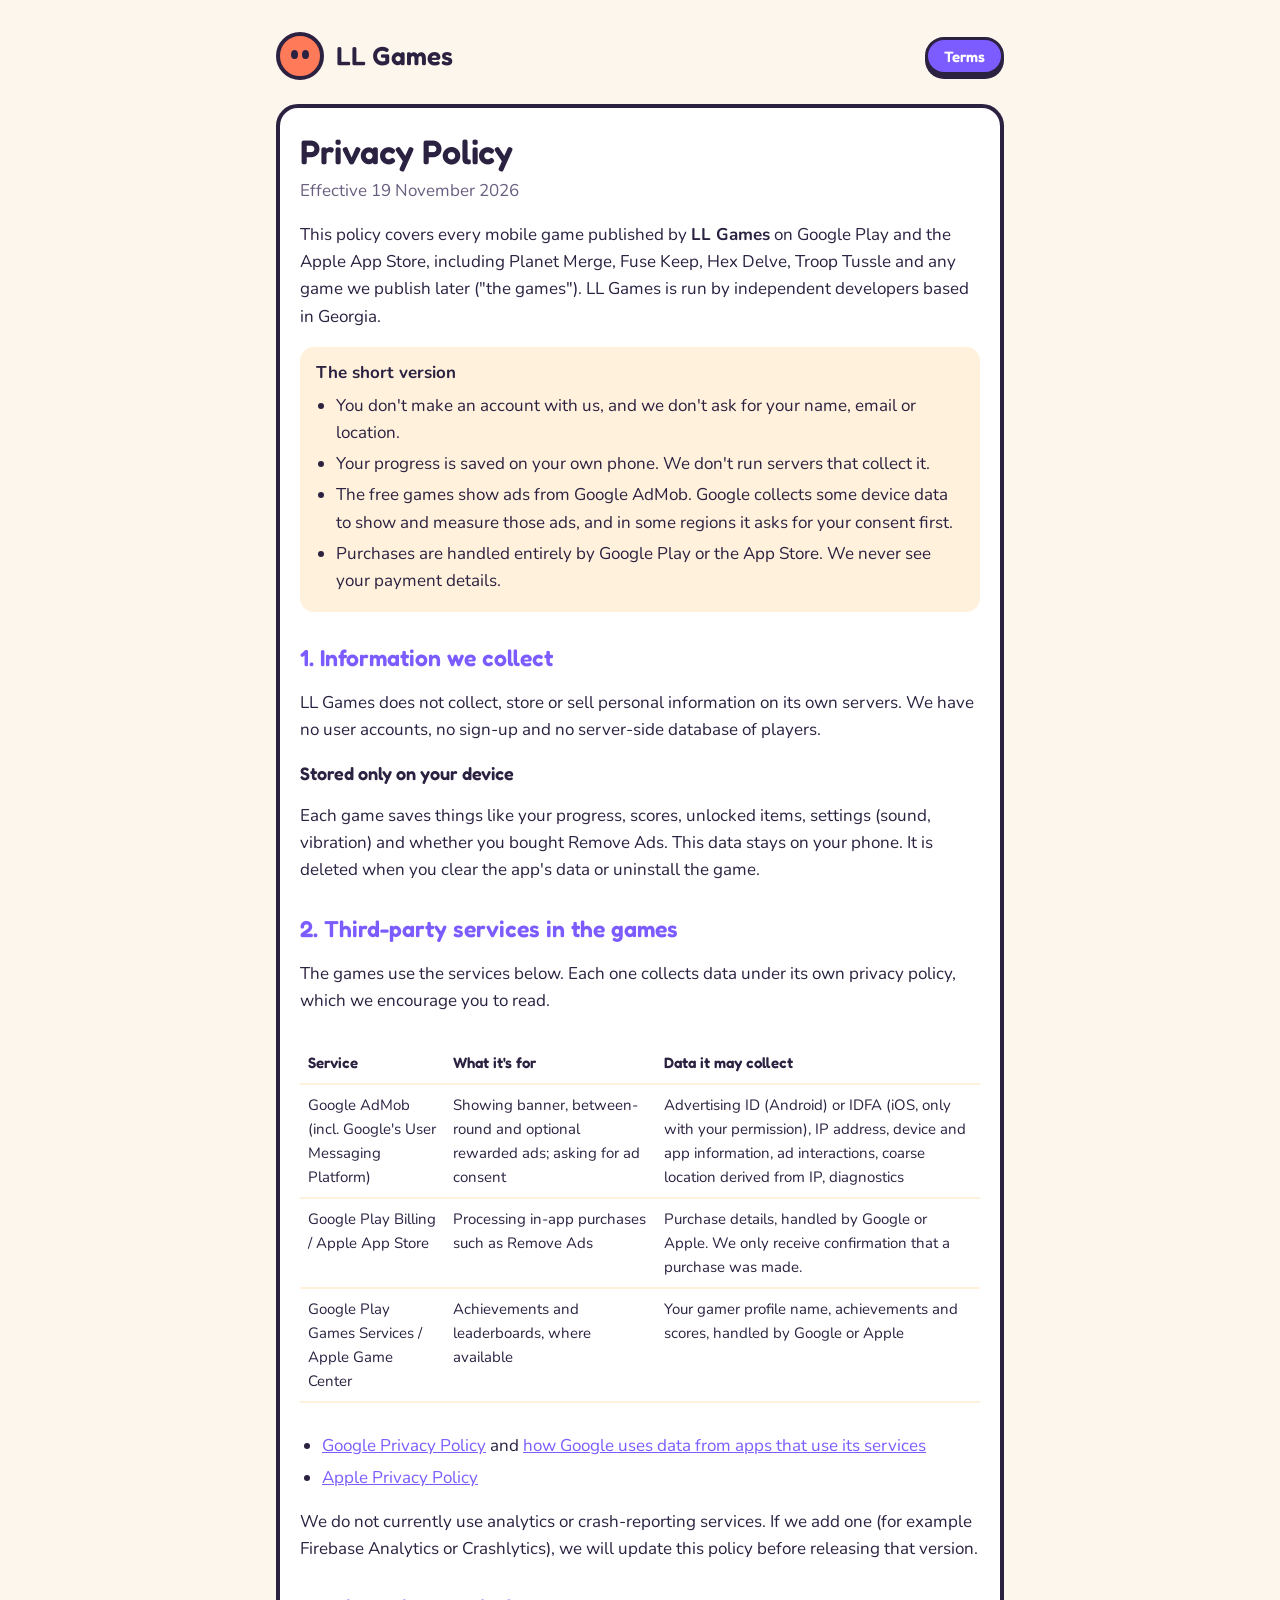
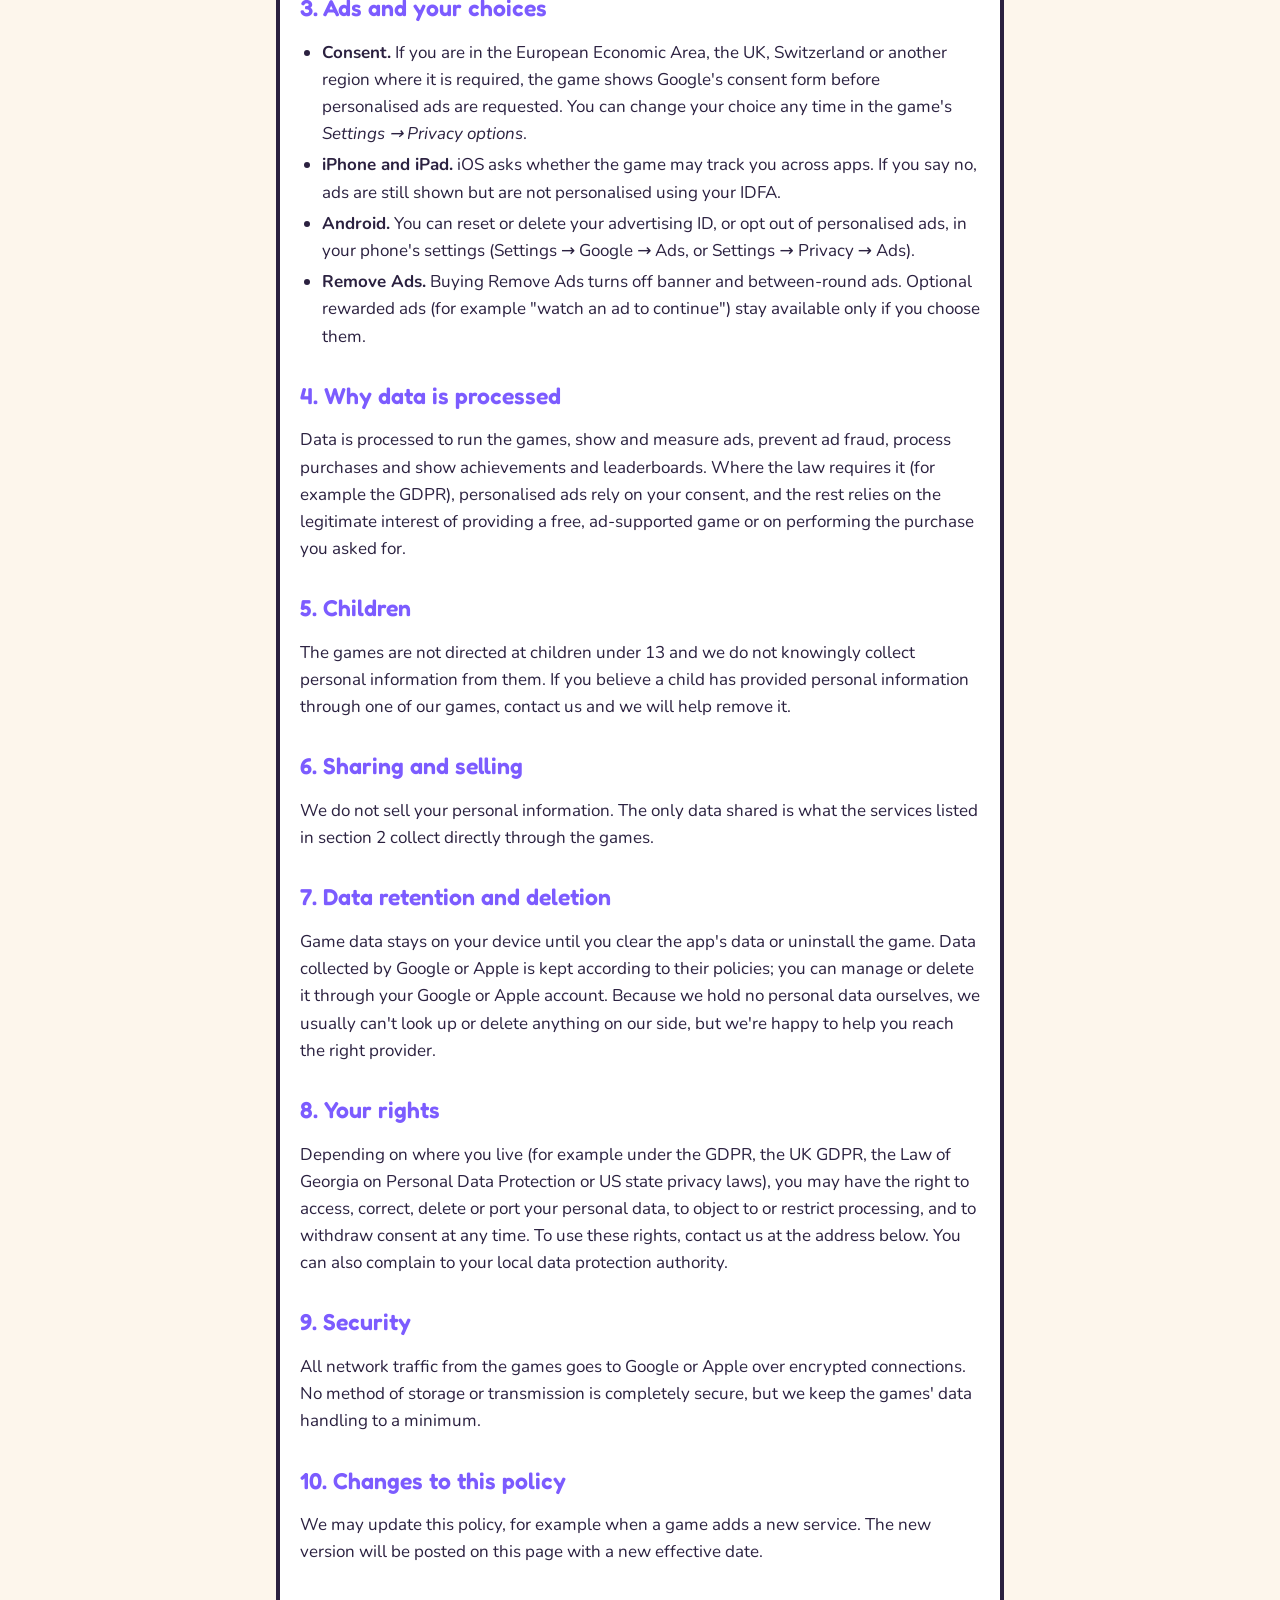
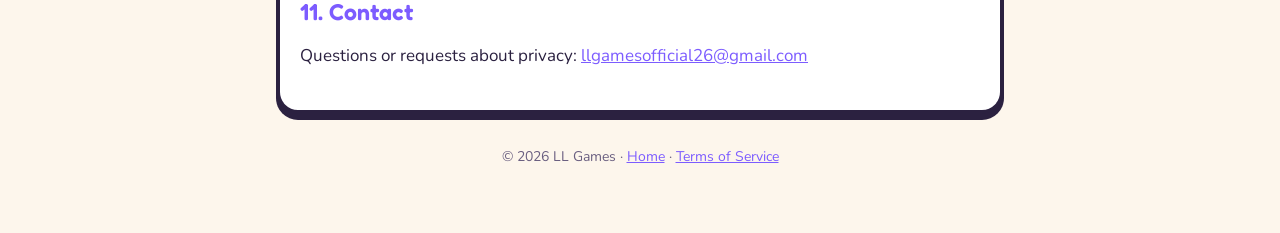
==== privacy/index.html @ 2cb4235e "Publish privacy policy and terms" ====
<!doctype html>
<html lang="en">
<head>
<meta charset="utf-8">
<meta name="viewport" content="width=device-width, initial-scale=1">
<title>Privacy Policy · LL Games</title>
<meta name="description" content="Privacy policy for all LL Games mobile games.">
<link rel="preconnect" href="https://fonts.googleapis.com">
<link rel="preconnect" href="https://fonts.gstatic.com" crossorigin>
<link rel="stylesheet" href="https://fonts.googleapis.com/css2?family=Fredoka:wght@600&family=Nunito:wght@400;700&display=swap">
<link rel="stylesheet" href="../style.css">
</head>
<body>
<div class="wrap">
<header class="top">
  <div class="logo" aria-hidden="true"></div>
  <a class="brand" href="../">LL Games</a>
  <nav class="links"><a class="pill" href="../terms/">Terms</a></nav>
</header>

<main class="card">
<h1>Privacy Policy</h1>
<p class="meta">Effective 19 November 2026</p>

<p>This policy covers every mobile game published by <strong>LL Games</strong> on Google Play and the
Apple App Store, including Planet Merge, Fuse Keep, Hex Delve, Troop Tussle and any game we publish
later ("the games"). LL Games is run by independent developers based in Georgia.</p>

<div class="summary">
<strong>The short version</strong>
<ul>
  <li>You don't make an account with us, and we don't ask for your name, email or location.</li>
  <li>Your progress is saved on your own phone. We don't run servers that collect it.</li>
  <li>The free games show ads from Google AdMob. Google collects some device data to show and measure
      those ads, and in some regions it asks for your consent first.</li>
  <li>Purchases are handled entirely by Google Play or the App Store. We never see your payment details.</li>
</ul>
</div>

<h2>1. Information we collect</h2>
<p>LL Games does not collect, store or sell personal information on its own servers. We have no user
accounts, no sign-up and no server-side database of players.</p>

<h3>Stored only on your device</h3>
<p>Each game saves things like your progress, scores, unlocked items, settings (sound, vibration) and
whether you bought Remove Ads. This data stays on your phone. It is deleted when you clear the app's
data or uninstall the game.</p>

<h2>2. Third-party services in the games</h2>
<p>The games use the services below. Each one collects data under its own privacy policy, which we
encourage you to read.</p>
<div class="scroll">
<table>
<tr><th>Service</th><th>What it's for</th><th>Data it may collect</th></tr>
<tr>
  <td>Google AdMob<br>(incl. Google's User Messaging Platform)</td>
  <td>Showing banner, between-round and optional rewarded ads; asking for ad consent</td>
  <td>Advertising ID (Android) or IDFA (iOS, only with your permission), IP address, device and app
      information, ad interactions, coarse location derived from IP, diagnostics</td>
</tr>
<tr>
  <td>Google Play Billing / Apple App Store</td>
  <td>Processing in-app purchases such as Remove Ads</td>
  <td>Purchase details, handled by Google or Apple. We only receive confirmation that a purchase was made.</td>
</tr>
<tr>
  <td>Google Play Games Services / Apple Game Center</td>
  <td>Achievements and leaderboards, where available</td>
  <td>Your gamer profile name, achievements and scores, handled by Google or Apple</td>
</tr>
</table>
</div>
<ul>
  <li><a href="https://policies.google.com/privacy">Google Privacy Policy</a> and
      <a href="https://policies.google.com/technologies/partner-sites">how Google uses data from apps that use its services</a></li>
  <li><a href="https://www.apple.com/legal/privacy/">Apple Privacy Policy</a></li>
</ul>
<p>We do not currently use analytics or crash-reporting services. If we add one (for example Firebase
Analytics or Crashlytics), we will update this policy before releasing that version.</p>

<h2>3. Ads and your choices</h2>
<ul>
  <li><strong>Consent.</strong> If you are in the European Economic Area, the UK, Switzerland or another
      region where it is required, the game shows Google's consent form before personalised ads are
      requested. You can change your choice any time in the game's <em>Settings → Privacy options</em>.</li>
  <li><strong>iPhone and iPad.</strong> iOS asks whether the game may track you across apps. If you say
      no, ads are still shown but are not personalised using your IDFA.</li>
  <li><strong>Android.</strong> You can reset or delete your advertising ID, or opt out of personalised
      ads, in your phone's settings (Settings → Google → Ads, or Settings → Privacy → Ads).</li>
  <li><strong>Remove Ads.</strong> Buying Remove Ads turns off banner and between-round ads. Optional
      rewarded ads (for example "watch an ad to continue") stay available only if you choose them.</li>
</ul>

<h2>4. Why data is processed</h2>
<p>Data is processed to run the games, show and measure ads, prevent ad fraud, process purchases and
show achievements and leaderboards. Where the law requires it (for example the GDPR), personalised
ads rely on your consent, and the rest relies on the legitimate interest of providing a free,
ad-supported game or on performing the purchase you asked for.</p>

<h2>5. Children</h2>
<p>The games are not directed at children under 13 and we do not knowingly collect personal information
from them. If you believe a child has provided personal information through one of our games, contact
us and we will help remove it.</p>

<h2>6. Sharing and selling</h2>
<p>We do not sell your personal information. The only data shared is what the services listed in
section 2 collect directly through the games.</p>

<h2>7. Data retention and deletion</h2>
<p>Game data stays on your device until you clear the app's data or uninstall the game. Data collected by
Google or Apple is kept according to their policies; you can manage or delete it through your Google
or Apple account. Because we hold no personal data ourselves, we usually can't look up or delete
anything on our side, but we're happy to help you reach the right provider.</p>

<h2>8. Your rights</h2>
<p>Depending on where you live (for example under the GDPR, the UK GDPR, the Law of Georgia on Personal
Data Protection or US state privacy laws), you may have the right to access, correct, delete or
port your personal data, to object to or restrict processing, and to withdraw consent at any time.
To use these rights, contact us at the address below. You can also complain to your local data
protection authority.</p>

<h2>9. Security</h2>
<p>All network traffic from the games goes to Google or Apple over encrypted connections. No method of
storage or transmission is completely secure, but we keep the games' data handling to a minimum.</p>

<h2>10. Changes to this policy</h2>
<p>We may update this policy, for example when a game adds a new service. The new version will be posted
on this page with a new effective date.</p>

<h2>11. Contact</h2>
<p>Questions or requests about privacy: <a href="mailto:llgamesofficial26@gmail.com">llgamesofficial26@gmail.com</a></p>
</main>

<footer>© 2026 LL Games · <a href="../">Home</a> · <a href="../terms/">Terms of Service</a></footer>
</div>
</body>
</html>
---- style.css ----
:root {
  --bg: #fdf6ec;
  --card: #ffffff;
  --ink: #2b2140;
  --muted: #6a5f80;
  --line: #2b2140;
  --accent: #ff7a59;
  --accent-2: #7c5cff;
  --soft: #fff1dc;
}
@media (prefers-color-scheme: dark) {
  :root {
    --bg: #1b1628;
    --card: #261f38;
    --ink: #f4eefc;
    --muted: #b9add0;
    --line: #0e0b16;
    --accent: #ff9a7e;
    --accent-2: #a892ff;
    --soft: #31284a;
  }
}
* { box-sizing: border-box; }
html { -webkit-text-size-adjust: 100%; }
body {
  margin: 0;
  background: var(--bg);
  color: var(--ink);
  font: 17px/1.6 "Nunito", system-ui, -apple-system, "Segoe UI", sans-serif;
}
.wrap { max-width: 760px; margin: 0 auto; padding: 32px 16px 64px; }
header.top { display: flex; align-items: center; gap: 12px; margin-bottom: 24px; }
.logo {
  width: 48px; height: 48px; flex: none;
  border-radius: 50%;
  background: var(--accent);
  border: 4px solid var(--line);
  position: relative;
}
.logo::before, .logo::after {
  content: ""; position: absolute; top: 14px;
  width: 7px; height: 9px; border-radius: 50%; background: var(--line);
}
.logo::before { left: 11px; }
.logo::after { right: 11px; }
.brand { font: 600 26px/1 "Fredoka", sans-serif; text-decoration: none; color: var(--ink); }
nav.links { margin-left: auto; display: flex; gap: 8px; flex-wrap: wrap; }
.pill {
  display: inline-block;
  font: 600 15px/1 "Fredoka", sans-serif;
  color: #fff; text-decoration: none;
  background: var(--accent-2);
  border: 3px solid var(--line);
  border-radius: 999px;
  padding: 9px 16px 8px;
  box-shadow: 0 4px 0 var(--line);
}
.pill:active { transform: translateY(3px); box-shadow: 0 1px 0 var(--line); }
.card {
  background: var(--card);
  border: 4px solid var(--line);
  border-radius: 22px;
  padding: 24px 20px;
  box-shadow: 0 6px 0 var(--line);
}
h1, h2, h3 { font-family: "Fredoka", sans-serif; font-weight: 600; line-height: 1.2; }
h1 { font-size: 34px; margin: 0 0 4px; }
h2 { font-size: 23px; margin: 32px 0 8px; color: var(--accent-2); }
h3 { font-size: 18px; margin: 20px 0 4px; }
.meta { color: var(--muted); margin: 0 0 16px; }
.summary { background: var(--soft); border-radius: 14px; padding: 12px 16px; margin: 16px 0; }
.summary ul { margin: 6px 0; padding-left: 20px; }
a { color: var(--accent-2); }
ul { padding-left: 22px; }
li { margin: 4px 0; }
table { width: 100%; border-collapse: collapse; margin: 12px 0; font-size: 15px; }
th, td { text-align: left; vertical-align: top; padding: 8px; border-bottom: 2px solid var(--soft); }
th { font-family: "Fredoka", sans-serif; font-weight: 600; }
.scroll { overflow-x: auto; }
.games { display: grid; grid-template-columns: repeat(auto-fill, minmax(150px, 1fr)); gap: 12px; padding: 0; list-style: none; }
.games li { background: var(--soft); border-radius: 14px; padding: 12px; font: 600 17px "Fredoka", sans-serif; margin: 0; }
footer { color: var(--muted); font-size: 14px; margin-top: 32px; text-align: center; }
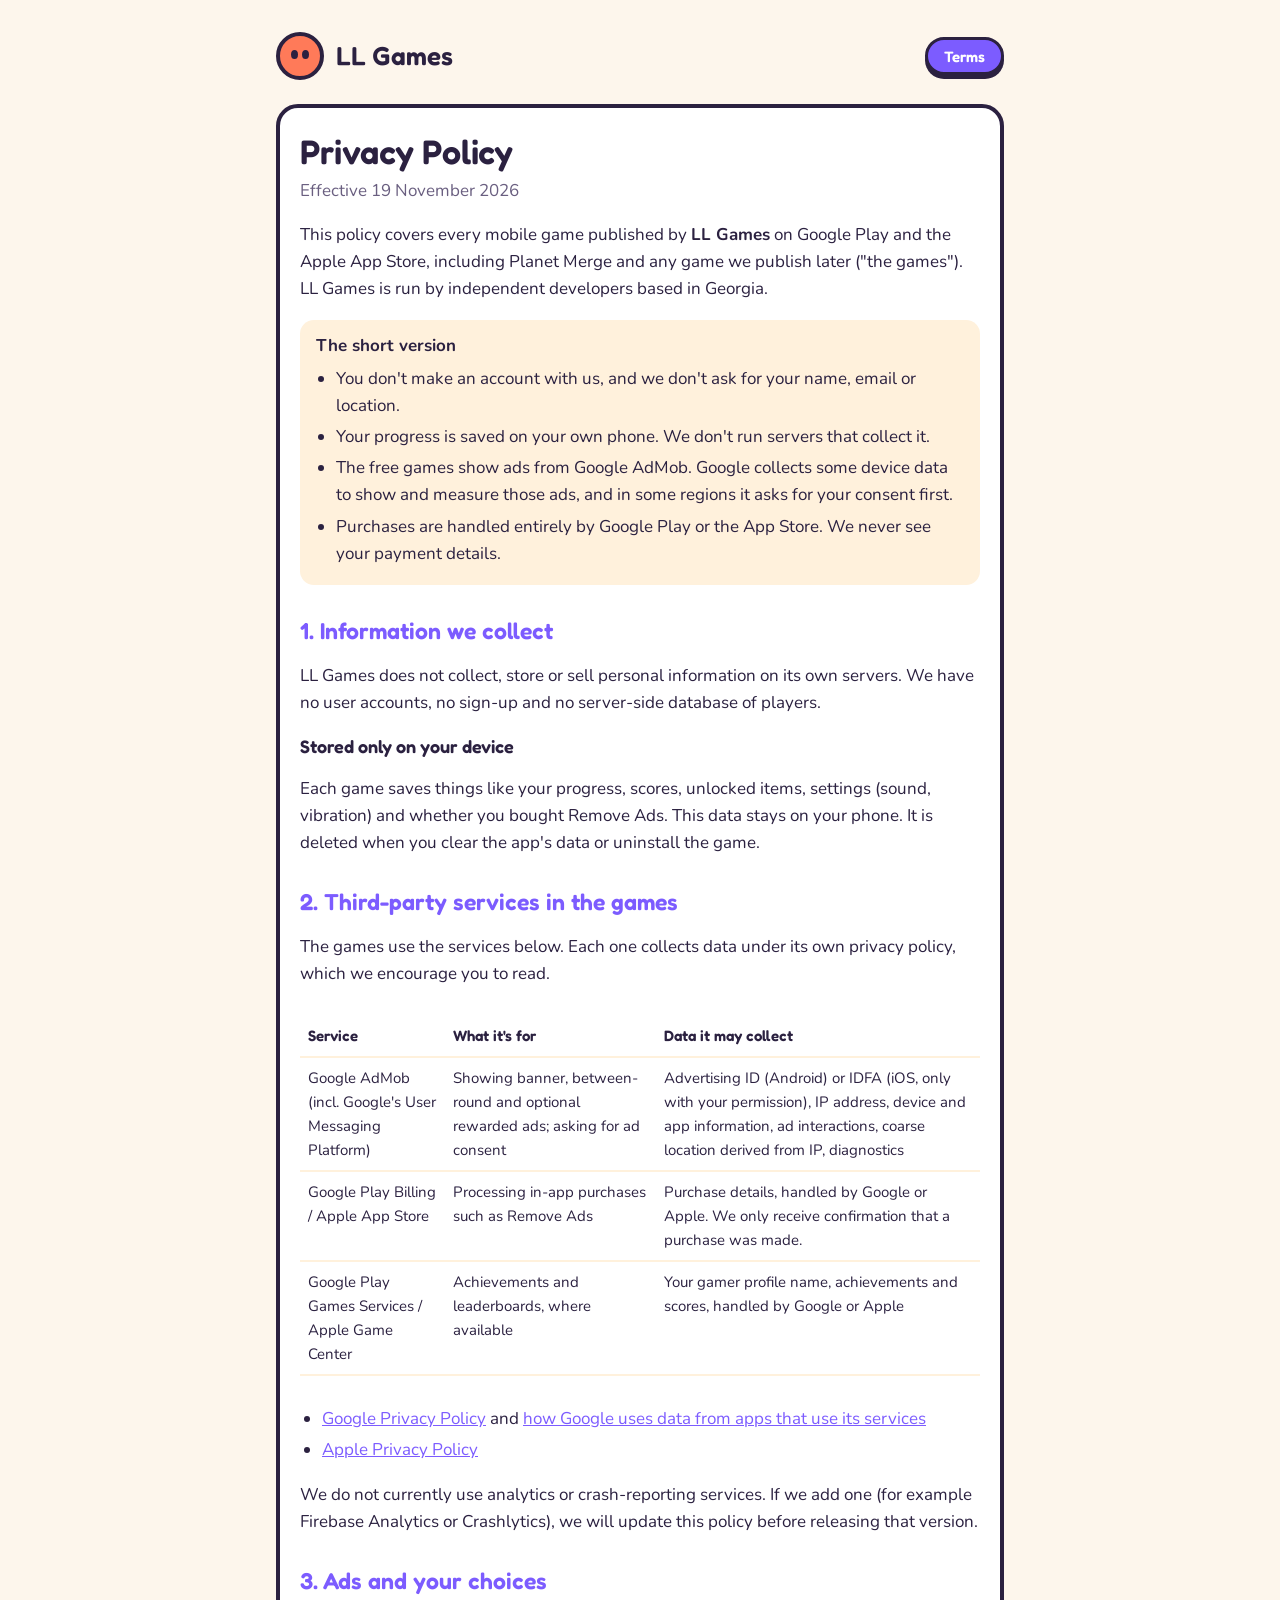
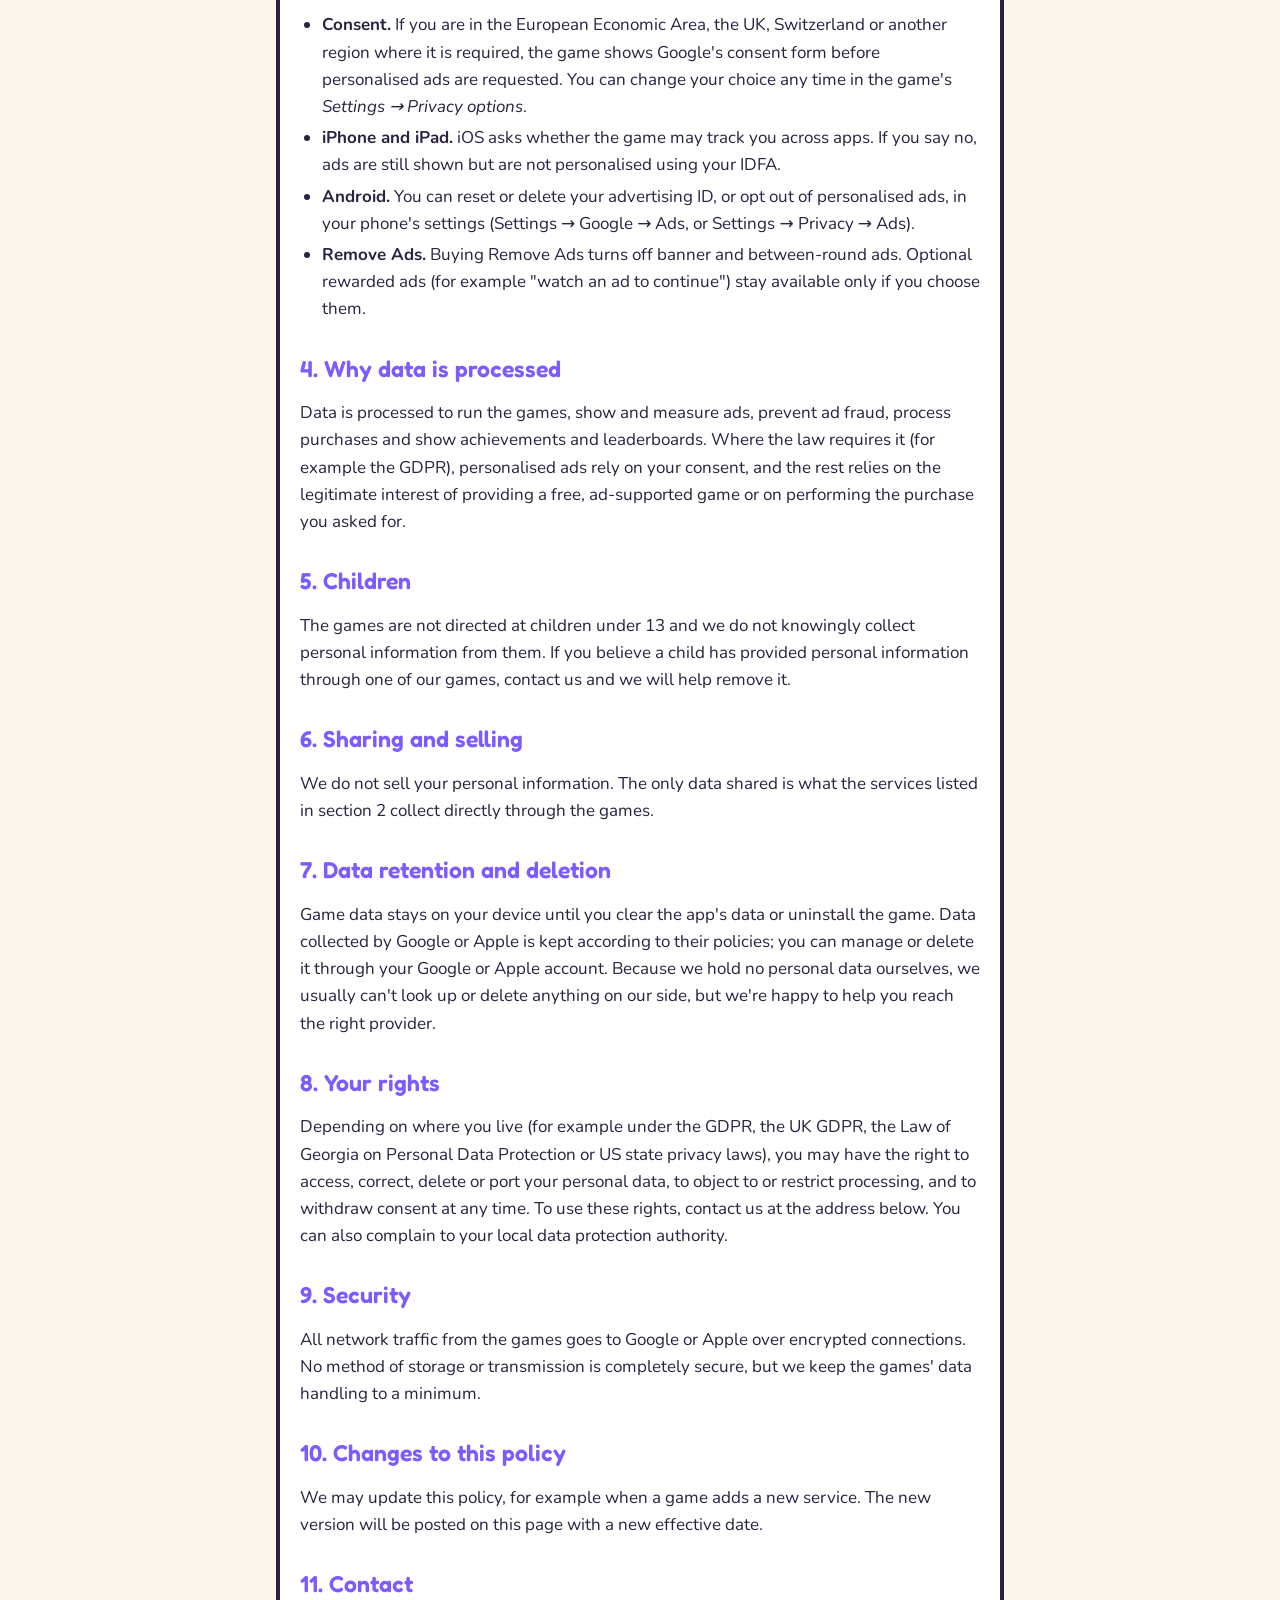
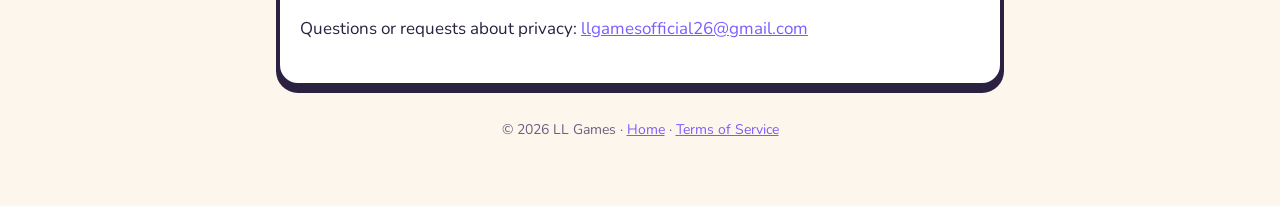
==== commit fb877b3f: "List only published games (Planet Merge for now)" ====
--- a/privacy/index.html
+++ b/privacy/index.html
@@ -23,7 +23,7 @@
 <p class="meta">Effective 19 November 2026</p>
 
 <p>This policy covers every mobile game published by <strong>LL Games</strong> on Google Play and the
-Apple App Store, including Planet Merge, Fuse Keep, Hex Delve, Troop Tussle and any game we publish
+Apple App Store, including Planet Merge and any game we publish
 later ("the games"). LL Games is run by independent developers based in Georgia.</p>
 
 <div class="summary">
